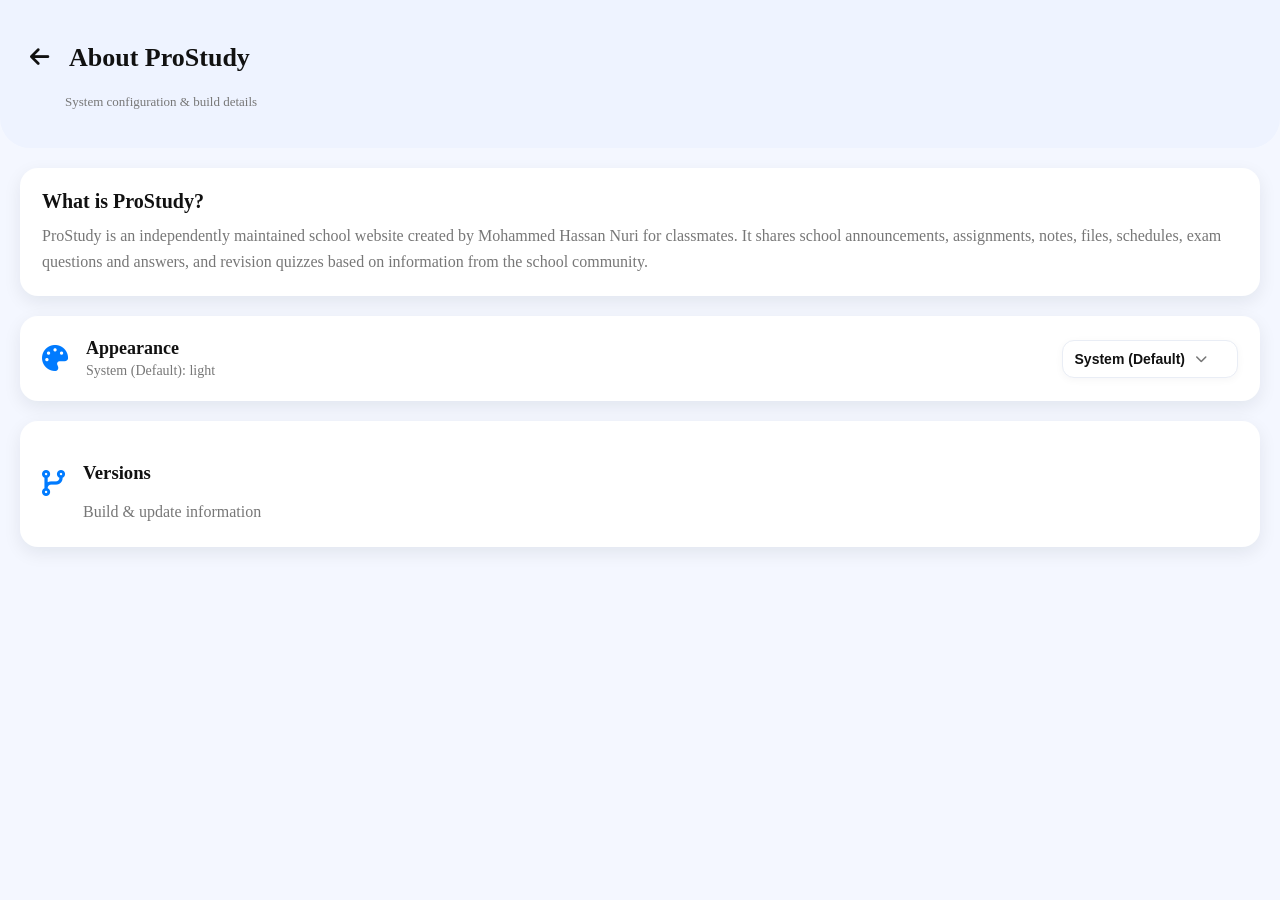
==== about.html @ cca3adbe "Added App Store, Homework, and Homework Download feature and Dark Mode feature" ====
<!DOCTYPE html>
<html lang="en">
<head>
<meta charset="UTF-8">
<meta name="viewport" content="width=device-width,initial-scale=1.0">
<meta name="description" content="ProStudy is an independently maintained school website created by Mohammed Hassan Nuri for classmates. It shares school announcements, assignments, notes, files, schedules, exam questions and answers, and revision quizzes based on information from the school community.">
<meta name="author" content="Mohammed Hassan Nuri">
<meta property="og:title" content="About ProStudy">
<meta property="og:description" content="Learn about ProStudy, an independently maintained school website created by Mohammed Hassan Nuri for classmates.">
<meta property="og:image" content="https://hassan4082827.github.io/ProStudy/assets/main.png">
<meta property="og:url" content="https://hassan4082827.github.io/ProStudy/about.html">
<meta property="og:type" content="website">
<meta name="twitter:card" content="summary_large_image">
<meta name="twitter:title" content="About ProStudy">
<meta name="twitter:description" content="Learn about ProStudy, an independently maintained school website created by Mohammed Hassan Nuri for classmates.">
<meta name="twitter:image" content="https://hassan4082827.github.io/ProStudy/assets/main.png">
<link rel="canonical" href="https://hassan4082827.github.io/ProStudy/about.html">
<link rel="icon" type="image/x-icon" href="assets/favicon.ico">
<link rel="apple-touch-icon" href="assets/apple-touch-icon.png">
<title>About ProStudy | School Study Website</title>
<script type="application/ld+json">
{
    "@context": "https://schema.org",
    "@graph": [
        {
            "@type": "Person",
            "@id": "https://hassan4082827.github.io/ProStudy/about.html#creator",
            "name": "Mohammed Hassan Nuri"
        },
        {
            "@type": "WebSite",
            "@id": "https://hassan4082827.github.io/ProStudy/#website",
            "url": "https://hassan4082827.github.io/ProStudy/",
            "name": "ProStudy",
            "description": "An independently maintained school website for classmates, sharing school announcements, assignments, notes, files, schedules, exam questions and answers, and revision quizzes.",
            "creator": {
                "@id": "https://hassan4082827.github.io/ProStudy/about.html#creator"
            }
        },
        {
            "@type": "AboutPage",
            "@id": "https://hassan4082827.github.io/ProStudy/about.html#webpage",
            "url": "https://hassan4082827.github.io/ProStudy/about.html",
            "name": "About ProStudy",
            "description": "Information about ProStudy and its independent creator.",
            "isPartOf": {
                "@id": "https://hassan4082827.github.io/ProStudy/#website"
            },
            "about": {
                "@id": "https://hassan4082827.github.io/ProStudy/#website"
            },
            "creator": {
                "@id": "https://hassan4082827.github.io/ProStudy/about.html#creator"
            }
        }
    ]
}
</script>
<link rel="stylesheet" href="https://cdnjs.cloudflare.com/ajax/libs/font-awesome/6.4.0/css/all.min.css">
<style>
:root{--bg:#f4f7ff;--card:#fff;--accent:#007bff;--text:#111;--dim:#777;--success:#28a745;--warn:#ff4757;--header:#eef3ff;--border:#e9edf5;--shadow:rgba(15,23,42,.08);--toggle-bg:#dfe9ff;--toggle-thumb:#fff;--toggle-text:#111;}
body{margin:0;font-family:Segoe UI,Roboto;background:var(--bg);color:var(--text);transition:background .2s ease,color .2s ease;}
body.dark{--bg:#0b1220;--card:#111827;--accent:#60a5fa;--text:#e5eefb;--dim:#9aa8bf;--header:#0f172a;--border:#273246;--shadow:rgba(0,0,0,.35);--toggle-bg:#1e293b;--toggle-thumb:#60a5fa;--toggle-text:#e5eefb;}
.header{padding:35px 20px 25px;background:var(--header);border-radius:0 0 30px 30px;}
.header-top{display:flex;align-items:center;}
.back{font-size:22px;padding:10px;cursor:pointer;}
h1{margin:0 0 0 10px;font-size:26px;}
.subtitle{margin-left:45px;font-size:13px;color:var(--dim);}
.card{background:var(--card);margin:20px;padding:22px;border-radius:18px;display:flex;align-items:center;box-shadow:0 6px 18px var(--shadow);cursor:pointer;}
.card i{font-size:26px;color:var(--accent);margin-right:18px;}
.about-copy{background:var(--card);margin:20px;padding:22px;border-radius:18px;box-shadow:0 6px 18px var(--shadow);}
.about-copy h2{margin:0 0 10px;font-size:20px;}
.about-copy p{margin:0;color:var(--dim);line-height:1.6;}
.settings-card{display:flex;align-items:center;justify-content:space-between;gap:16px;cursor:default;}
.settings-copy{display:flex;align-items:center;flex:1;min-width:0;}
.settings-copy div{flex:1;}
.settings-copy h3{margin:0 0 4px;font-size:18px;}
.settings-copy p{margin:0;color:var(--dim);font-size:14px;}
.theme-picker{position:relative;min-width:170px;}
.theme-select-trigger{width:100%;display:flex;align-items:center;justify-content:space-between;gap:10px;padding:10px 12px;border:1px solid var(--border);border-radius:12px;background:var(--card);color:var(--text);font-size:14px;font-weight:600;cursor:pointer;box-shadow:0 2px 8px rgba(15,23,42,.04);}
.theme-select-trigger i{font-size:12px;color:var(--dim);transition:transform .2s ease;}
.theme-picker.open .theme-select-trigger i{transform:rotate(180deg);}
.theme-select-menu{position:absolute;top:calc(100% + 8px);right:0;left:0;list-style:none;margin:0;padding:6px;border:1px solid var(--border);border-radius:12px;background:var(--card);box-shadow:0 10px 24px rgba(15,23,42,.12);display:none;z-index:50;}
.theme-picker.open .theme-select-menu{display:block;}
.theme-option-item{display:block;width:100%;text-align:left;border:none;background:transparent;color:var(--text);padding:10px 12px;border-radius:10px;font-size:14px;cursor:pointer;}
.theme-option-item:hover,.theme-option-item.active{background:rgba(37,99,235,.08);}
#versions{position:fixed;top:100%;left:0;width:100%;height:100%;background:var(--bg);transition:.4s;overflow:auto;}
#versions.active{top:0;}
.hero{text-align:center;margin:15px 0 25px;}
.hero i{font-size:70px;color:#c9d3e5;animation:spin 15s linear infinite;}
@keyframes spin{100%{transform:rotate(360deg)}}
#status{font-weight:700;margin-top:10px;}
.box{background:var(--card);margin:20px;padding:10px 20px;border-radius:18px;}
.row{display:flex;justify-content:space-between;padding:16px 0;border-bottom:1px solid var(--border);}
.row:last-child{border:none;}
.row span{color:var(--dim);}
.row b{font-family:monospace;}
.red{color:var(--warn);}
.green{color:var(--success);}
.google-btn{
    background:#fff;
    border:1px solid #dadce0;
    border-radius:16px;
    margin:20px;
    padding:14px 18px;
    display:flex;
    align-items:center;
    cursor:pointer;
    transition:.18s ease;
    box-shadow:0 2px 8px rgba(0,0,0,.05);
}

.google-btn:hover{
    background:#f8f9fa;
    box-shadow:0 4px 12px rgba(0,0,0,.08);
}

.google-btn:active{
    transform:scale(.98);
}

.google-logo{
    width:42px;
    height:42px;
    border-radius:50%;
    background:#fff;
    display:flex;
    align-items:center;
    justify-content:center;
    margin-right:14px;
    flex-shrink:0;
}

.google-logo svg{
    width:20px;
    height:20px;
}

.google-text{
    display:flex;
    flex-direction:column;
}

.google-title{
    font-size:15px;
    font-weight:600;
    color:#202124;
}

.google-subtitle{
    font-size:12px;
    color:#5f6368;
    margin-top:2px;
}
</style>
</head>
<body>

<div class="header">
<div class="header-top">
<div class="back" onclick="location.href='dashboard.html'">
<i class="fa-solid fa-arrow-left"></i>
</div>
<h1>About ProStudy</h1>
</div>
<p class="subtitle">System configuration & build details</p>
</div>

<section class="about-copy" aria-labelledby="about-description">
<h2 id="about-description">What is ProStudy?</h2>
<p>ProStudy is an independently maintained school website created by Mohammed Hassan Nuri for classmates. It shares school announcements, assignments, notes, files, schedules, exam questions and answers, and revision quizzes based on information from the school community.</p>
</section>

<div class="card settings-card" aria-label="Theme settings">
    <div class="settings-copy">
        <i class="fa-solid fa-palette"></i>
        <div>
            <h3>Appearance</h3>
            <p id="theme-status">System theme: light</p>
        </div>
    </div>
    <div class="theme-picker" aria-label="Theme selection options">
        <button type="button" class="theme-select-trigger" id="theme-select-trigger" aria-haspopup="listbox" aria-expanded="false">
            <span id="theme-select-label">System (Default)</span>
            <i class="fa-solid fa-chevron-down"></i>
        </button>
        <ul class="theme-select-menu" id="theme-select-menu" role="listbox" aria-label="Theme mode">
            <li><button type="button" class="theme-option-item active" data-theme="system">System (Default)</button></li>
            <li><button type="button" class="theme-option-item" data-theme="light">Light</button></li>
            <li><button type="button" class="theme-option-item" data-theme="dark">Dark</button></li>
        </ul>
    </div>
</div>

<div class="card" onclick="toggle(true)">
<i class="fa-solid fa-code-branch"></i>
<div>
<h3>Versions</h3>
<p style="margin:4px 0;color:var(--dim)">Build & update information</p>
</div>
</div>
<div class="google-btn" id="googleBindCard"
onclick="triggerGoogleUpgrade()" style="display: none;">

<div class="google-logo">
<svg width="18" height="18" viewBox="0 0 48 48">
  <path fill="#EA4335" d="M24 9.5c3.54 0 6.73 1.22 9.24 3.6l6.9-6.9C35.9 2.3 30.4 0 24 0 14.64 0 6.56 5.38 2.6 13.22l8.04 6.24C12.6 13.3 17.8 9.5 24 9.5z"/>
  <path fill="#4285F4" d="M46.5 24.5c0-1.64-.14-3.2-.4-4.7H24v9h12.7c-.54 2.9-2.18 5.36-4.64 7l7.2 5.6C43.9 37.2 46.5 31.4 46.5 24.5z"/>
  <path fill="#FBBC05" d="M10.64 28.54A14.5 14.5 0 0 1 9.5 24c0-1.58.28-3.1.78-4.54l-8.04-6.24A24 24 0 0 0 0 24c0 3.86.92 7.5 2.56 10.78l8.08-6.24z"/>
  <path fill="#34A853" d="M24 48c6.48 0 11.92-2.14 15.9-5.82l-7.2-5.6c-2 1.34-4.56 2.12-8.7 2.12-6.2 0-11.4-3.8-13.36-9.96l-8.08 6.24C6.52 42.62 14.64 48 24 48z"/>
</svg>
</div>

<div class="google-text">
<div class="google-title">Continue with Google</div>
<div class="google-subtitle">Secure your ProStudy account</div>
</div>

</div>

<div id="versions">

<div style="padding:20px" onclick="toggle(false)">
<i class="fa-solid fa-chevron-down" style="font-size:24px"></i>
<b style="margin-left:10px">Versions</b>
</div>

<div class="hero">
<i class="fa-solid fa-gear"></i>
<h2>About ProStudy</h2>
<p id="status">Checking system status...</p>
</div>

<div class="box">

<div class="row">
<span>App Version</span>
<b id="appVersion">Loading...</b>
</div>

<div class="row">
<span>Latest App Version</span>
<b class="red">3.0.0</b>
</div>

<div class="row">
<span>Combined Version</span>
<b id="combinedVersion">3.0.0</b>
</div>

<div class="row">
<span>Content Version</span>
<b id="contentVersion">2.1.1</b>
</div>

</div>
</div>

<script>
const THEME_STORAGE_KEY = 'prostudy_theme';

function resolveEffectiveTheme(theme) {
    if (theme === 'dark') return 'dark';
    if (theme === 'light') return 'light';

    return window.matchMedia && window.matchMedia('(prefers-color-scheme: dark)').matches ? 'dark' : 'light';
}

function updateThemePicker(theme) {
    const normalizedTheme = (theme === 'dark' || theme === 'light' || theme === 'system') ? theme : 'system';
    const trigger = document.getElementById('theme-select-trigger');
    const label = document.getElementById('theme-select-label');
    const items = document.querySelectorAll('.theme-option-item');

    if (label) {
        label.textContent = normalizedTheme === 'system'
            ? 'System (Default)'
            : normalizedTheme === 'dark'
                ? 'Dark'
                : 'Light';
    }

    items.forEach((item) => {
        const active = item.dataset.theme === normalizedTheme;
        item.classList.toggle('active', active);
    });

    if (trigger) {
        trigger.setAttribute('aria-expanded', 'false');
        trigger.closest('.theme-picker')?.classList.remove('open');
    }
}

function applyTheme(theme) {
    const normalizedTheme = (theme === 'dark' || theme === 'light' || theme === 'system') ? theme : 'system';
    const effectiveTheme = resolveEffectiveTheme(normalizedTheme);
    const isDark = effectiveTheme === 'dark';

    document.body.classList.toggle('dark', isDark);
    document.body.classList.toggle('dark-mode', isDark);
    localStorage.setItem(THEME_STORAGE_KEY, normalizedTheme);

    const status = document.getElementById('theme-status');
    if (status) {
        status.textContent = normalizedTheme === 'system'
            ? (isDark ? 'System (Default): dark' : 'System (Default): light')
            : normalizedTheme === 'dark'
                ? 'Dark mode enabled'
                : 'Light mode enabled';
    }

    updateThemePicker(normalizedTheme);
}

function initializeTheme() {
    const savedTheme = localStorage.getItem(THEME_STORAGE_KEY);
    const theme = savedTheme || 'system';
    applyTheme(theme);

    const mediaQuery = window.matchMedia('(prefers-color-scheme: dark)');
    const updateFromSystem = () => {
        if ((localStorage.getItem(THEME_STORAGE_KEY) || 'system') === 'system') {
            applyTheme('system');
        }
    };

    if (typeof mediaQuery.addEventListener === 'function') {
        mediaQuery.addEventListener('change', updateFromSystem);
    } else if (typeof mediaQuery.addListener === 'function') {
        mediaQuery.addListener(updateFromSystem);
    }
}

function toggle(show) {
    document.getElementById("versions")
        .classList.toggle("active", show);
}

function triggerGoogleUpgrade() {
    if (typeof ProStudyApp !== 'undefined') {
        ProStudyApp.startGoogleSignIn();
    }
}

const themeTrigger = document.getElementById('theme-select-trigger');
const themePicker = document.querySelector('.theme-picker');
const themeMenuItems = document.querySelectorAll('.theme-option-item');

themeTrigger?.addEventListener('click', () => {
    const isOpen = themePicker?.classList.contains('open');
    themePicker?.classList.toggle('open', !isOpen);
    themeTrigger.setAttribute('aria-expanded', String(!isOpen));
});

themeMenuItems.forEach((item) => {
    item.addEventListener('click', () => {
        const nextTheme = item.dataset.theme;
        applyTheme(nextTheme);
        themePicker?.classList.remove('open');
        themeTrigger?.setAttribute('aria-expanded', 'false');
    });
});

document.addEventListener('click', (event) => {
    if (!themePicker) return;
    if (!themePicker.contains(event.target)) {
        themePicker.classList.remove('open');
        themeTrigger?.setAttribute('aria-expanded', 'false');
    }
});

initializeTheme();

function syncWithJava() {
    let appLabel = document.getElementById("appVersion");
    let status = document.getElementById("status");
    let bindCard = document.getElementById("googleBindCard");

    let latestCode = 300;

    if (typeof ProStudyApp !== 'undefined') {

        bindCard.style.display = "flex";

        if (ProStudyApp.getVersionName) {
            appLabel.innerText =
                ProStudyApp.getVersionName();
        }

        if (ProStudyApp.getVersionCode) {

            let localCode = parseInt(
                ProStudyApp.getVersionCode()
            );

            if (localCode >= latestCode) {
                status.innerText =
                    "Your app is up to date";

                status.style.color =
                    "var(--success)";
            } else {
                status.innerText =
                    "Update available";

                status.style.color =
                    "var(--warn)";
            }
        }

        return true;

    } else {

        appLabel.innerText = "Web Mode";
        status.innerText = "Web Mode detected";

        bindCard.style.display = "none";

        return false;
    }
}

window.onload = () => {

    if (!syncWithJava()) {

        let attempts = 0;

        let checkLoop = setInterval(() => {

            attempts++;

            if (syncWithJava() || attempts > 10) {
                clearInterval(checkLoop);
            }

        }, 50);
    }
};
</script>

</body>
</html>
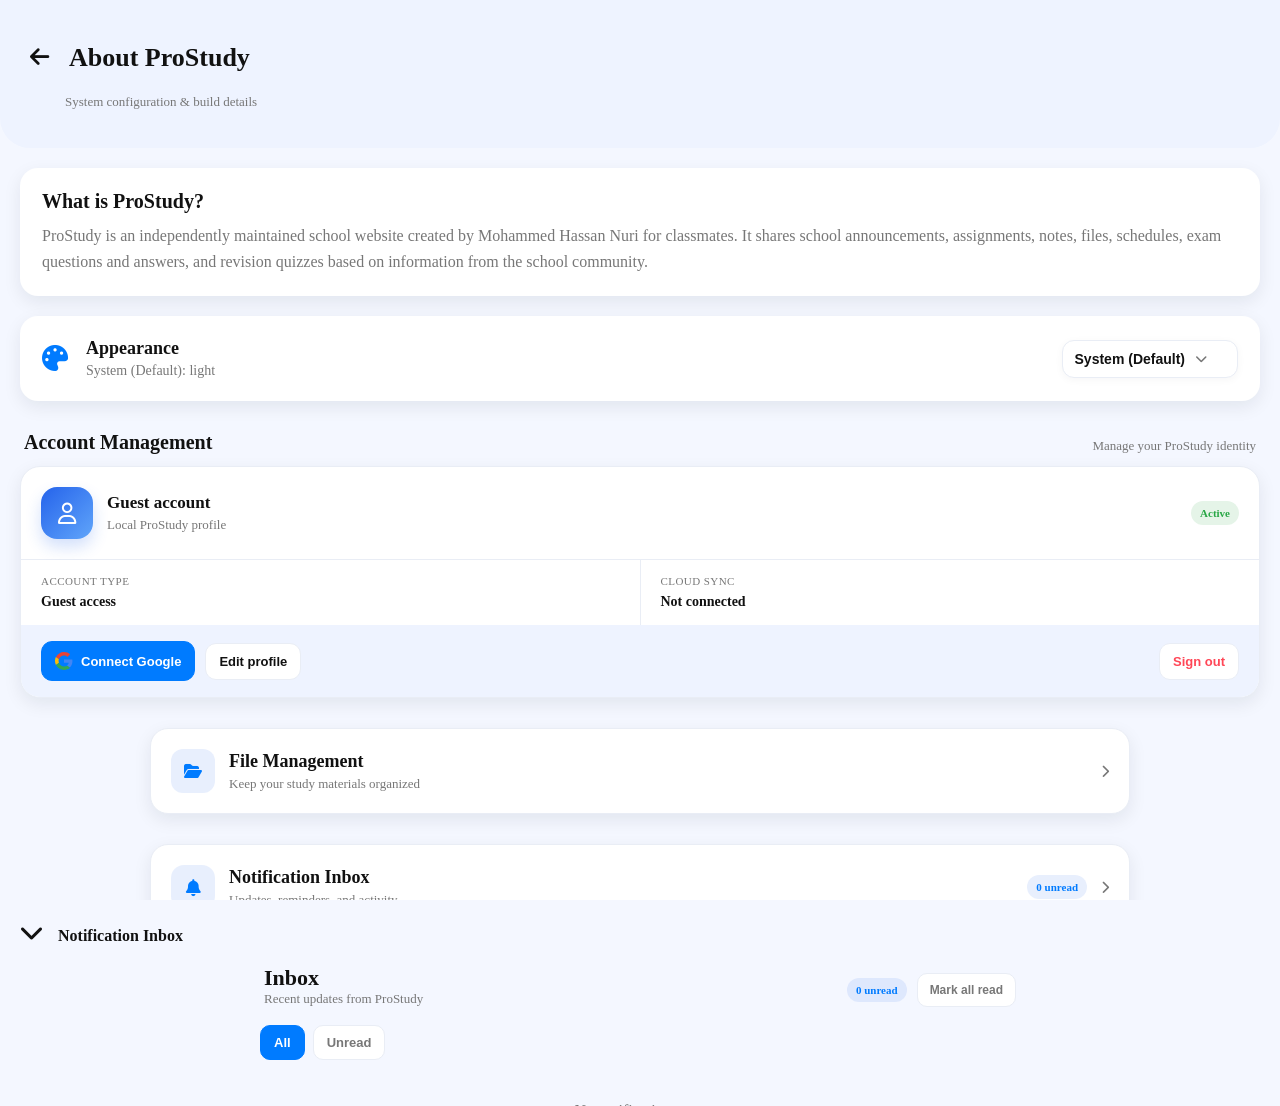
==== commit 001fda7a: "Uploading all files" ====
--- a/about.html
+++ b/about.html
@@ -84,6 +84,123 @@
 .theme-picker.open .theme-select-menu{display:block;}
 .theme-option-item{display:block;width:100%;text-align:left;border:none;background:transparent;color:var(--text);padding:10px 12px;border-radius:10px;font-size:14px;cursor:pointer;}
 .theme-option-item:hover,.theme-option-item.active{background:rgba(37,99,235,.08);}
+.account-section{margin:20px;}
+.account-section-heading{display:flex;align-items:end;justify-content:space-between;gap:16px;margin:30px 4px 12px;}
+.account-section-heading h2{margin:0;font-size:20px;}
+.account-section-heading p{margin:0;color:var(--dim);font-size:13px;}
+.account-panel{background:var(--card);border:1px solid var(--border);border-radius:20px;box-shadow:0 6px 18px var(--shadow);overflow:hidden;}
+.account-identity{display:flex;align-items:center;gap:14px;padding:20px;border-bottom:1px solid var(--border);}
+.account-avatar{width:52px;height:52px;border-radius:16px;display:flex;align-items:center;justify-content:center;background:linear-gradient(135deg,#2563eb,#60a5fa);color:#fff;font-size:21px;font-weight:700;box-shadow:0 8px 16px rgba(37,99,235,.2);}
+.account-identity h3{margin:0 0 4px;font-size:17px;}
+.account-identity p{margin:0;color:var(--dim);font-size:13px;}
+.account-status{margin-left:auto;padding:6px 9px;border-radius:999px;background:rgba(40,167,69,.12);color:var(--success);font-size:11px;font-weight:700;white-space:nowrap;}
+.account-details{display:grid;grid-template-columns:repeat(2,minmax(0,1fr));gap:1px;background:var(--border);}
+.account-detail{padding:15px 20px;background:var(--card);}
+.account-detail span{display:block;margin-bottom:5px;color:var(--dim);font-size:11px;text-transform:uppercase;letter-spacing:.04em;}
+.account-detail strong{font-size:14px;font-weight:600;}
+.account-actions{display:flex;align-items:center;gap:10px;padding:16px 20px;background:var(--header);}
+.account-action{border:1px solid var(--border);border-radius:11px;padding:10px 13px;background:var(--card);color:var(--text);font-size:13px;font-weight:600;cursor:pointer;}
+.account-action.primary{display:inline-flex;align-items:center;gap:8px;border-color:var(--accent);background:var(--accent);color:#fff;}
+.account-action.danger{margin-left:auto;color:var(--warn);}
+.account-action:hover{filter:brightness(.98);}
+@media (max-width:560px){
+    .account-section-heading{align-items:flex-start;flex-direction:column;gap:4px;}
+    .account-status{align-self:flex-start;margin-left:0;}
+    .account-identity{align-items:flex-start;flex-wrap:wrap;}
+    .account-details{grid-template-columns:1fr;}
+    .account-actions{align-items:stretch;flex-direction:column;}
+    .account-action.danger{margin-left:0;}
+}
+.file-section{max-width:980px;margin:30px auto;padding:0 20px;}
+.file-trigger{display:flex;align-items:center;gap:14px;padding:20px;background:var(--card);border:1px solid var(--border);border-radius:18px;box-shadow:0 6px 18px var(--shadow);cursor:pointer;}
+.file-trigger:hover{border-color:var(--accent);}
+.file-trigger-copy{min-width:0;flex:1;}
+.file-trigger-copy h2{margin:0 0 4px;font-size:18px;}
+.file-trigger-copy p{margin:0;color:var(--dim);font-size:13px;}
+.file-trigger > .file-icon{flex-basis:44px;width:44px;height:44px;}
+.file-trigger > .fa-chevron-right{color:var(--dim);font-size:13px;}
+.file-section-heading{display:flex;align-items:end;justify-content:space-between;gap:16px;margin:0 4px 12px;}
+.file-section-heading h2{margin:0;font-size:20px;}
+.file-section-heading p{margin:0;color:var(--dim);font-size:13px;}
+.file-panel{background:var(--card);border:1px solid var(--border);border-radius:20px;box-shadow:0 6px 18px var(--shadow);overflow:hidden;}
+.file-storage{padding:20px;border-bottom:1px solid var(--border);}
+.file-storage-top{display:flex;align-items:center;justify-content:space-between;gap:16px;margin-bottom:12px;}
+.file-storage-top strong{font-size:15px;}
+.file-storage-top span{color:var(--dim);font-size:13px;}
+.storage-track{height:8px;border-radius:999px;background:var(--toggle-bg);overflow:hidden;}
+.storage-used-fill,.storage-free-fill{height:100%;position:relative;}
+.storage-used-fill{width:0;background:var(--accent);}
+.storage-prostudy-fill{position:absolute;top:0;bottom:0;left:0;width:0;background:#f59e0b;}
+.storage-free-fill{width:0;background:var(--success);}
+.storage-breakdown{display:flex;justify-content:space-between;gap:16px;margin-top:12px;color:var(--dim);font-size:12px;}
+.storage-breakdown strong{color:var(--text);font-weight:600;}
+.storage-unavailable{margin-top:10px;color:var(--dim);font-size:12px;}
+.file-list{display:flex;flex-direction:column;}
+.file-row{display:flex;align-items:center;gap:14px;padding:16px 20px;border-bottom:1px solid var(--border);}
+.file-row:last-child{border-bottom:none;}
+.file-icon{width:40px;height:40px;display:flex;align-items:center;justify-content:center;flex:0 0 40px;border-radius:12px;background:rgba(37,99,235,.1);color:var(--accent);font-size:16px;}
+.file-icon.green{background:rgba(40,167,69,.12);color:var(--success);}
+.file-icon.orange{background:rgba(255,165,0,.14);color:#c77700;}
+.file-row-copy{min-width:0;flex:1;}
+.file-row-copy strong{display:block;margin-bottom:4px;font-size:14px;}
+.file-row-copy span{display:block;overflow:hidden;color:var(--dim);font-size:12px;text-overflow:ellipsis;white-space:nowrap;}
+.file-row-meta{color:var(--dim);font-size:12px;text-align:right;white-space:nowrap;}
+.file-row-action{border:1px solid var(--border);border-radius:9px;background:var(--card);color:var(--dim);width:32px;height:32px;flex:0 0 32px;cursor:pointer;}
+.file-row-action:hover{color:var(--warn);border-color:var(--warn);}
+.file-breadcrumb{margin:0 4px 12px;color:var(--dim);font-size:12px;}
+.file-manager-message{padding:24px 20px;color:var(--dim);font-size:13px;text-align:center;}
+.notification-section{max-width:980px;margin:30px auto;padding:0 20px;}
+.notification-trigger{display:flex;align-items:center;gap:14px;padding:20px;background:var(--card);border:1px solid var(--border);border-radius:18px;box-shadow:0 6px 18px var(--shadow);cursor:pointer;}
+.notification-trigger:hover{border-color:var(--accent);}
+.notification-icon{width:44px;height:44px;display:flex;align-items:center;justify-content:center;flex:0 0 44px;border-radius:13px;background:rgba(37,99,235,.1);color:var(--accent);font-size:17px;}
+.notification-trigger-copy{min-width:0;flex:1;}
+.notification-trigger-copy h2{margin:0 0 4px;font-size:18px;}
+.notification-trigger-copy p{margin:0;color:var(--dim);font-size:13px;}
+.notification-count{padding:6px 9px;border-radius:999px;background:rgba(37,99,235,.1);color:var(--accent);font-size:11px;font-weight:700;white-space:nowrap;}
+.notification-trigger > .fa-chevron-right{color:var(--dim);font-size:13px;}
+#notification-view{position:fixed;top:100%;left:0;width:100%;height:100%;background:var(--bg);transition:.4s;overflow:auto;z-index:40;}
+#notification-view.active{top:0;}
+.notification-view-header{padding:20px;cursor:pointer;}
+.notification-view-header i{font-size:24px;}
+.notification-view-header b{margin-left:10px;}
+.notification-view-content{max-width:760px;margin:0 auto;padding:0 20px 30px;}
+.notification-heading{display:flex;align-items:end;justify-content:space-between;gap:16px;margin:0 4px 18px;}
+.notification-heading h2{margin:0;font-size:22px;}
+.notification-heading p{margin:0;color:var(--dim);font-size:13px;}
+.notification-heading-actions{display:flex;align-items:center;gap:10px;}
+.notification-mark-read{border:1px solid var(--border);border-radius:10px;padding:9px 12px;background:var(--card);color:var(--dim);font-size:12px;font-weight:600;cursor:pointer;}
+.notification-mark-read:hover{border-color:var(--accent);color:var(--accent);}
+.notification-filters{display:flex;gap:8px;margin-bottom:14px;}
+.notification-filter{border:1px solid var(--border);border-radius:10px;padding:9px 13px;background:var(--card);color:var(--dim);font-size:13px;font-weight:600;cursor:pointer;}
+.notification-filter.active{border-color:var(--accent);background:var(--accent);color:#fff;}
+.notification-list{display:flex;flex-direction:column;gap:10px;}
+.notification-item{display:flex;align-items:flex-start;gap:13px;padding:16px;background:var(--card);border:1px solid var(--border);border-radius:16px;box-shadow:0 4px 14px var(--shadow);cursor:pointer;}
+.notification-item.unread{border-left:3px solid var(--accent);}
+.notification-item-icon{width:38px;height:38px;display:flex;align-items:center;justify-content:center;flex:0 0 38px;border-radius:11px;background:rgba(37,99,235,.1);color:var(--accent);}
+.notification-item-icon.green{background:rgba(40,167,69,.12);color:var(--success);}
+.notification-item-icon.orange{background:rgba(255,165,0,.14);color:#c77700;}
+.notification-item-copy{min-width:0;flex:1;}
+.notification-item-copy strong{display:block;margin-bottom:4px;font-size:14px;}
+.notification-item-copy p{margin:0;color:var(--dim);font-size:13px;line-height:1.45;}
+.notification-item-meta{display:flex;align-items:center;gap:7px;margin-top:8px;color:var(--dim);font-size:11px;}
+.notification-dot{width:6px;height:6px;border-radius:50%;background:var(--accent);}
+.notification-item:not(.unread) .notification-dot{background:var(--border);}
+.notification-empty{padding:28px 20px;color:var(--dim);text-align:center;}
+#file-management-view{position:fixed;top:100%;left:0;width:100%;height:100%;background:var(--bg);transition:.4s;overflow:auto;z-index:40;}
+#file-management-view.active{top:0;}
+.file-view-header{padding:20px;cursor:pointer;}
+.file-view-header i{font-size:24px;}
+.file-view-header b{margin-left:10px;}
+.file-view-content{max-width:980px;margin:0 auto;padding:0 20px 30px;}
+@media (max-width:560px){
+    .file-section{margin-top:26px;padding:0 20px;}
+    .file-section-heading{align-items:flex-start;flex-direction:column;gap:4px;}
+    .file-row{align-items:flex-start;}
+    .file-row-meta{padding-top:4px;}
+    .notification-section{margin-top:26px;padding:0 20px;}
+    .notification-heading{align-items:flex-start;flex-direction:column;gap:4px;}
+    .notification-item{padding:14px;}
+}
 #versions{position:fixed;top:100%;left:0;width:100%;height:100%;background:var(--bg);transition:.4s;overflow:auto;}
 #versions.active{top:0;}
 .hero{text-align:center;margin:15px 0 25px;}
@@ -192,6 +309,131 @@
     </div>
 </div>
 
+<section class="account-section" aria-labelledby="account-management-title">
+    <div class="account-section-heading">
+        <h2 id="account-management-title">Account Management</h2>
+        <p>Manage your ProStudy identity</p>
+    </div>
+    <div class="account-panel">
+        <div class="account-identity">
+            <div class="account-avatar" id="account-avatar" aria-hidden="true"><i class="fa-regular fa-user"></i></div>
+            <div>
+                <h3 id="account-name">Guest account</h3>
+                <p id="account-profile-caption">Local ProStudy profile</p>
+            </div>
+            <span class="account-status" id="account-status">Active</span>
+        </div>
+        <div class="account-details">
+            <div class="account-detail">
+                <span>Account type</span>
+                <strong id="account-type">Guest access</strong>
+            </div>
+            <div class="account-detail">
+                <span>Cloud sync</span>
+                <strong id="account-sync">Not connected</strong>
+            </div>
+        </div>
+        <div class="account-actions">
+            <button type="button" class="account-action primary" id="connect-google-button" onclick="triggerGoogleUpgrade()">
+                <svg width="18" height="18" viewBox="0 0 48 48" aria-hidden="true">
+                    <path fill="#EA4335" d="M24 9.5c3.54 0 6.73 1.22 9.24 3.6l6.9-6.9C35.9 2.3 30.4 0 24 0 14.64 0 6.56 5.38 2.6 13.22l8.04 6.24C12.6 13.3 17.8 9.5 24 9.5z"/>
+                    <path fill="#4285F4" d="M46.5 24.5c0-1.64-.14-3.2-.4-4.7H24v9h12.7c-.54 2.9-2.18 5.36-4.64 7l7.2 5.6C43.9 37.2 46.5 31.4 46.5 24.5z"/>
+                    <path fill="#FBBC05" d="M10.64 28.54A14.5 14.5 0 0 1 9.5 24c0-1.58.28-3.1.78-4.54l-8.04-6.24A24 24 0 0 0 0 24c0 3.86.92 7.5 2.56 10.78l8.08-6.24z"/>
+                    <path fill="#34A853" d="M24 48c6.48 0 11.92-2.14 15.9-5.82l-7.2-5.6c-2 1.34-4.56 2.12-8.7 2.12-6.2 0-11.4-3.8-13.36-9.96l-8.08 6.24C6.52 42.62 14.64 48 24 48z"/>
+                </svg>
+                <span>Connect Google</span>
+            </button>
+            <button type="button" class="account-action" onclick="alert('Profile editing will be available soon.')">Edit profile</button>
+            <button type="button" class="account-action danger" onclick="alert('You are using a local guest account.')">Sign out</button>
+        </div>
+    </div>
+</section>
+
+<section class="file-section" aria-labelledby="file-management-title">
+    <div class="file-trigger" onclick="toggleFiles(true)">
+        <div class="file-icon"><i class="fa-solid fa-folder-open"></i></div>
+        <div class="file-trigger-copy">
+            <h2 id="file-management-title">File Management</h2>
+            <p>Keep your study materials organized</p>
+        </div>
+        <i class="fa-solid fa-chevron-right" aria-hidden="true"></i>
+    </div>
+</section>
+
+<div id="file-management-view">
+    <div class="file-view-header" onclick="toggleFiles(false)">
+        <i class="fa-solid fa-chevron-down"></i>
+        <b>File Management</b>
+    </div>
+    <div class="file-view-content">
+        <div class="file-section-heading">
+            <h2>Study files</h2>
+            <p>Stored and managed on this device</p>
+        </div>
+        <div class="file-breadcrumb" id="file-breadcrumb">ProStudyData</div>
+        <div class="file-panel">
+        <div class="file-storage">
+            <div class="file-storage-top">
+                <strong>Device storage</strong>
+                <span id="storage-free-label">Unavailable in Web Mode</span>
+            </div>
+            <div class="storage-track" id="storage-track" role="img" aria-label="Storage metrics unavailable in Web Mode">
+                <div class="storage-used-fill" id="storage-used-fill">
+                    <div class="storage-prostudy-fill" id="storage-prostudy-fill"></div>
+                </div>
+                <div class="storage-free-fill" id="storage-free-fill"></div>
+            </div>
+            <div class="storage-breakdown">
+                <span>ProStudy used <strong id="prostudy-storage-used">Unavailable</strong></span>
+                <strong id="prostudy-storage-total">Total unavailable</strong>
+            </div>
+            <div class="storage-unavailable" id="storage-unavailable">Storage metrics are available in the Android app.</div>
+        </div>
+        <div class="file-list" id="file-list">
+            <div class="file-manager-message">File listing is available in the Android app.</div>
+        </div>
+    </div>
+</div>
+</div>
+
+<section class="notification-section" aria-labelledby="notification-inbox-title">
+    <div class="notification-trigger" onclick="toggleNotifications(true)">
+        <div class="notification-icon"><i class="fa-solid fa-bell"></i></div>
+        <div class="notification-trigger-copy">
+            <h2 id="notification-inbox-title">Notification Inbox</h2>
+            <p>Updates, reminders, and activity</p>
+        </div>
+            <span class="notification-count" id="notification-trigger-count">0 unread</span>
+        <i class="fa-solid fa-chevron-right" aria-hidden="true"></i>
+    </div>
+</section>
+
+<div id="notification-view">
+    <div class="notification-view-header" onclick="toggleNotifications(false)">
+        <i class="fa-solid fa-chevron-down"></i>
+        <b>Notification Inbox</b>
+    </div>
+    <div class="notification-view-content">
+        <div class="notification-heading">
+            <div>
+                <h2>Inbox</h2>
+                <p>Recent updates from ProStudy</p>
+            </div>
+            <div class="notification-heading-actions">
+                <span class="notification-count" id="notification-view-count">0 unread</span>
+                <button type="button" class="notification-mark-read" id="notification-mark-read">Mark all read</button>
+            </div>
+        </div>
+        <div class="notification-filters" role="tablist" aria-label="Notification filters">
+            <button type="button" class="notification-filter active" data-filter="all">All</button>
+            <button type="button" class="notification-filter" data-filter="unread">Unread</button>
+        </div>
+        <div class="notification-list" id="notification-list">
+            <div class="notification-empty">No notifications yet.</div>
+        </div>
+    </div>
+</div>
+
 <div class="card" onclick="toggle(true)">
 <i class="fa-solid fa-code-branch"></i>
 <div>
@@ -240,17 +482,17 @@
 
 <div class="row">
 <span>Latest App Version</span>
-<b class="red">3.0.0</b>
+<b class="red">3.1.0</b>
 </div>
 
 <div class="row">
 <span>Combined Version</span>
-<b id="combinedVersion">3.0.0</b>
+<b id="combinedVersion">3.1.0</b>
 </div>
 
 <div class="row">
 <span>Content Version</span>
-<b id="contentVersion">2.1.1</b>
+<b id="contentVersion">2.2.0</b>
 </div>
 
 </div>
@@ -336,11 +578,369 @@
         .classList.toggle("active", show);
 }
 
+function toggleFiles(show) {
+    document.getElementById('file-management-view')
+        .classList.toggle('active', show);
+
+    if (show) {
+        updateStorageInfo();
+        loadFolder('');
+    }
+}
+
+function toggleNotifications(show) {
+    document.getElementById('notification-view')
+        .classList.toggle('active', show);
+}
+
+const NOTIFICATION_STORAGE_KEY = 'prostudy_notifications';
+let activeNotificationFilter = 'all';
+
+function getStoredNotifications() {
+    try {
+        const stored = JSON.parse(localStorage.getItem(NOTIFICATION_STORAGE_KEY) || '[]');
+        return Array.isArray(stored) ? stored : [];
+    } catch (error) {
+        return [];
+    }
+}
+
+function saveStoredNotifications(notifications) {
+    localStorage.setItem(NOTIFICATION_STORAGE_KEY, JSON.stringify(notifications.slice(0, 100)));
+}
+
+function formatNotificationTime(timestamp) {
+    const date = new Date(Number(timestamp));
+    if (Number.isNaN(date.getTime())) return 'Unknown time';
+    return date.toLocaleString([], { dateStyle: 'medium', timeStyle: 'short' });
+}
+
+function getNotificationIcon(type) {
+    if (type === 'success') return ['green', 'fa-circle-check'];
+    if (type === 'announcement') return ['orange', 'fa-bullhorn'];
+    if (type === 'download') return ['', 'fa-cloud-arrow-down'];
+    return ['', 'fa-bell'];
+}
+
+function updateNotificationCounts(notifications) {
+    const unreadCount = notifications.filter((notification) => !notification.read).length;
+    const label = `${unreadCount} unread`;
+    document.getElementById('notification-trigger-count').textContent = label;
+    document.getElementById('notification-view-count').textContent = label;
+}
+
+function renderNotifications() {
+    const notifications = getStoredNotifications();
+    const list = document.getElementById('notification-list');
+    const visibleNotifications = activeNotificationFilter === 'unread'
+        ? notifications.filter((notification) => !notification.read)
+        : notifications;
+
+    document.querySelectorAll('.notification-filter').forEach((button) => {
+        button.classList.toggle('active', button.dataset.filter === activeNotificationFilter);
+    });
+    updateNotificationCounts(notifications);
+    list.innerHTML = '';
+
+    if (!visibleNotifications.length) {
+        const emptyState = document.createElement('div');
+        emptyState.className = 'notification-empty';
+        emptyState.textContent = activeNotificationFilter === 'unread'
+            ? 'You are all caught up.'
+            : 'No notifications yet.';
+        list.appendChild(emptyState);
+        return;
+    }
+
+    visibleNotifications.forEach((notification) => {
+        const item = document.createElement('article');
+        item.className = `notification-item${notification.read ? '' : ' unread'}`;
+        const icon = getNotificationIcon(notification.type);
+
+        const iconElement = document.createElement('div');
+        iconElement.className = `notification-item-icon${icon[0] ? ` ${icon[0]}` : ''}`;
+        iconElement.innerHTML = `<i class="fa-solid ${icon[1]}"></i>`;
+
+        const copy = document.createElement('div');
+        copy.className = 'notification-item-copy';
+        const title = document.createElement('strong');
+        title.textContent = notification.title;
+        const body = document.createElement('p');
+        body.textContent = notification.body;
+        const meta = document.createElement('div');
+        meta.className = 'notification-item-meta';
+        meta.innerHTML = '<span class="notification-dot"></span>';
+        meta.append(document.createTextNode(formatNotificationTime(notification.timestamp)));
+        copy.append(title, body, meta);
+        item.append(iconElement, copy);
+
+        item.addEventListener('click', () => {
+            if (notification.read) return;
+            const updated = getStoredNotifications().map((entry) =>
+                entry.id === notification.id ? { ...entry, read: true } : entry
+            );
+            saveStoredNotifications(updated);
+            renderNotifications();
+        });
+        list.appendChild(item);
+    });
+}
+
+function filterNotifications(filter) {
+    activeNotificationFilter = filter === 'unread' ? 'unread' : 'all';
+    renderNotifications();
+}
+
+function receiveProStudyNotification(notification) {
+    if (!notification || !notification.title) return;
+
+    const entry = {
+        id: String(notification.id || `${Date.now()}-${Math.random()}`),
+        title: String(notification.title),
+        body: String(notification.body || ''),
+        type: String(notification.type || 'info'),
+        timestamp: Number(notification.timestamp) || Date.now(),
+        read: false
+    };
+    const notifications = getStoredNotifications().filter((item) => item.id !== entry.id);
+    notifications.unshift(entry);
+    saveStoredNotifications(notifications);
+    renderNotifications();
+}
+
+window.receiveProStudyNotification = receiveProStudyNotification;
+window.onProStudyNotification = receiveProStudyNotification;
+
+document.querySelectorAll('.notification-filter').forEach((button) => {
+    button.addEventListener('click', () => filterNotifications(button.dataset.filter));
+});
+
+document.getElementById('notification-mark-read').addEventListener('click', () => {
+    saveStoredNotifications(getStoredNotifications().map((notification) => ({ ...notification, read: true })));
+    renderNotifications();
+});
+
+renderNotifications();
+
+let currentFolderPath = '';
+
+function fileBridgeAvailable(method) {
+    return typeof ProStudyApp !== 'undefined' && typeof ProStudyApp[method] === 'function';
+}
+
+function renderFileManagerMessage(message) {
+    const list = document.getElementById('file-list');
+    list.innerHTML = '';
+
+    const messageRow = document.createElement('div');
+    messageRow.className = 'file-manager-message';
+    messageRow.textContent = message;
+    list.appendChild(messageRow);
+}
+
+function updateFileBreadcrumb() {
+    const breadcrumb = document.getElementById('file-breadcrumb');
+    breadcrumb.textContent = currentFolderPath
+        ? `ProStudyData / ${currentFolderPath.split('/').join(' / ')}`
+        : 'ProStudyData';
+}
+
+function formatFileDate(timestamp) {
+    if (!timestamp) return 'Unknown date';
+    return new Date(Number(timestamp)).toLocaleDateString();
+}
+
+function renderFileList(items) {
+    const list = document.getElementById('file-list');
+    list.innerHTML = '';
+    updateFileBreadcrumb();
+
+    if (currentFolderPath) {
+        const backRow = document.createElement('div');
+        backRow.className = 'file-row';
+        backRow.tabIndex = 0;
+        backRow.innerHTML = '<div class="file-icon"><i class="fa-solid fa-arrow-up"></i></div>';
+        const backCopy = document.createElement('div');
+        backCopy.className = 'file-row-copy';
+        backCopy.innerHTML = '<strong>Parent folder</strong><span>Go up one level</span>';
+        backRow.appendChild(backCopy);
+        backRow.addEventListener('click', () => {
+            const parts = currentFolderPath.split('/').filter(Boolean);
+            parts.pop();
+            loadFolder(parts.join('/'));
+        });
+        list.appendChild(backRow);
+    }
+
+    if (!items.length) {
+        renderFileManagerMessage('This folder is empty.');
+        return;
+    }
+
+    items.sort((left, right) => Number(right.isDirectory) - Number(left.isDirectory) || left.name.localeCompare(right.name));
+
+    items.forEach((item) => {
+        const row = document.createElement('div');
+        row.className = 'file-row';
+        row.tabIndex = 0;
+
+        const icon = document.createElement('div');
+        icon.className = 'file-icon';
+        icon.innerHTML = item.isDirectory
+            ? '<i class="fa-solid fa-folder"></i>'
+            : '<i class="fa-solid fa-file"></i>';
+
+        const copy = document.createElement('div');
+        copy.className = 'file-row-copy';
+        const name = document.createElement('strong');
+        name.textContent = item.name;
+        const details = document.createElement('span');
+        details.textContent = item.isDirectory
+            ? 'Folder'
+            : `${formatStorage(item.size)} · ${formatFileDate(item.lastModified)}`;
+        copy.append(name, details);
+
+        row.append(icon, copy);
+
+        if (!item.isDirectory && fileBridgeAvailable('deleteItem')) {
+            const deleteButton = document.createElement('button');
+            deleteButton.type = 'button';
+            deleteButton.className = 'file-row-action';
+            deleteButton.title = 'Delete file';
+            deleteButton.setAttribute('aria-label', `Delete ${item.name}`);
+            deleteButton.innerHTML = '<i class="fa-solid fa-trash"></i>';
+            deleteButton.addEventListener('click', (event) => {
+                event.stopPropagation();
+                if (!confirm(`Delete ${item.name}?`)) return;
+                const nextPath = currentFolderPath ? `${currentFolderPath}/${item.name}` : item.name;
+                if (ProStudyApp.deleteItem(nextPath)) loadFolder(currentFolderPath);
+            });
+            row.appendChild(deleteButton);
+        }
+
+        row.addEventListener('click', () => {
+            const nextPath = currentFolderPath ? `${currentFolderPath}/${item.name}` : item.name;
+            if (item.isDirectory) {
+                loadFolder(nextPath);
+            } else if (fileBridgeAvailable('openFile')) {
+                ProStudyApp.openFile(nextPath);
+            }
+        });
+        list.appendChild(row);
+    });
+}
+
+function loadFolder(relativePath = '') {
+    currentFolderPath = relativePath;
+    updateFileBreadcrumb();
+
+    if (!fileBridgeAvailable('listFiles')) {
+        renderFileManagerMessage('File listing is available in the Android app.');
+        return;
+    }
+
+    try {
+        const items = JSON.parse(ProStudyApp.listFiles(relativePath));
+        renderFileList(Array.isArray(items) ? items : []);
+    } catch (error) {
+        renderFileManagerMessage('Unable to read this folder.');
+        console.warn('File listing unavailable', error);
+    }
+}
+
+function formatStorage(bytes) {
+    const units = ['B', 'KB', 'MB', 'GB', 'TB'];
+    let value = Math.max(0, Number(bytes) || 0);
+    let unitIndex = 0;
+
+    while (value >= 1024 && unitIndex < units.length - 1) {
+        value /= 1024;
+        unitIndex++;
+    }
+
+    const rounded = value >= 10 || unitIndex === 0 ? Math.round(value) : Math.round(value * 10) / 10;
+    return `${rounded} ${units[unitIndex]}`;
+}
+
+function updateStorageInfo() {
+    if (typeof ProStudyApp === 'undefined' || !ProStudyApp.getStorageInfo) return;
+
+    try {
+        const info = JSON.parse(ProStudyApp.getStorageInfo());
+        const totalBytes = Number(info.totalBytes);
+        const freeBytes = Number(info.freeBytes);
+        const appBytes = Number(info.appBytes);
+        const downloadsBytes = Number(info.downloadsBytes);
+        const downloadCount = Number(info.downloadCount);
+        const quizzesBytes = Number(info.quizzesBytes);
+        const quizCount = Number(info.quizCount);
+        const cacheBytes = Number(info.cacheBytes);
+
+        if (!totalBytes || !Number.isFinite(totalBytes) || !Number.isFinite(freeBytes) || !Number.isFinite(appBytes)
+            || !Number.isFinite(downloadsBytes) || !Number.isFinite(downloadCount)
+            || !Number.isFinite(quizzesBytes) || !Number.isFinite(quizCount) || !Number.isFinite(cacheBytes)) return;
+
+        const freePercent = Math.max(0, Math.min(100, (freeBytes / totalBytes) * 100));
+        const usedPercent = Math.max(0, 100 - freePercent);
+        const appPercentOfUsed = usedPercent > 0
+            ? Math.max(0, Math.min(100, ((appBytes / totalBytes) * 100 / usedPercent) * 100))
+            : 0;
+        const storageUsedFill = document.getElementById('storage-used-fill');
+        const storageProStudyFill = document.getElementById('storage-prostudy-fill');
+        const storageFreeFill = document.getElementById('storage-free-fill');
+        const storageTrack = document.getElementById('storage-track');
+
+        document.getElementById('storage-free-label').textContent =
+            `${formatStorage(freeBytes)} free of ${formatStorage(totalBytes)}`;
+        document.getElementById('prostudy-storage-used').textContent = formatStorage(appBytes);
+        document.getElementById('prostudy-storage-total').textContent = `${formatStorage(totalBytes)} total`;
+        storageUsedFill.style.width = `${usedPercent}%`;
+        storageProStudyFill.style.width = `${appPercentOfUsed}%`;
+        storageFreeFill.style.width = `${freePercent}%`;
+        storageTrack.setAttribute('aria-label', `${formatStorage(appBytes)} used by ProStudy, ${formatStorage(freeBytes)} free of ${formatStorage(totalBytes)}`);
+        document.getElementById('storage-unavailable').hidden = true;
+    } catch (error) {
+        console.warn('Storage information unavailable', error);
+    }
+}
+
 function triggerGoogleUpgrade() {
     if (typeof ProStudyApp !== 'undefined') {
         ProStudyApp.startGoogleSignIn();
     }
 }
+
+function renderAccountCard() {
+    const authType = localStorage.getItem('prostudy_auth_type') === 'google' ? 'google' : 'guest';
+    const userName = localStorage.getItem('prostudy_user') || (authType === 'google' ? 'Google account' : 'Guest account');
+    const isGoogle = authType === 'google';
+    const avatar = document.getElementById('account-avatar');
+    const connectButton = document.getElementById('connect-google-button');
+
+    document.getElementById('account-name').textContent = userName;
+    document.getElementById('account-profile-caption').textContent = isGoogle
+        ? 'Signed in with Google'
+        : 'Local ProStudy profile';
+    document.getElementById('account-type').textContent = isGoogle
+        ? 'Google account'
+        : 'Guest access';
+    document.getElementById('account-sync').textContent = isGoogle
+        ? 'Cloud sync enabled'
+        : 'Not connected';
+    document.getElementById('account-status').textContent = isGoogle
+        ? 'Connected'
+        : 'Active';
+
+    avatar.innerHTML = isGoogle
+        ? '<svg width="26" height="26" viewBox="0 0 48 48" aria-hidden="true"><path fill="#EA4335" d="M24 9.5c3.54 0 6.73 1.22 9.24 3.6l6.9-6.9C35.9 2.3 30.4 0 24 0 14.64 0 6.56 5.38 2.6 13.22l8.04 6.24C12.6 13.3 17.8 9.5 24 9.5z"/><path fill="#4285F4" d="M46.5 24.5c0-1.64-.14-3.2-.4-4.7H24v9h12.7c-.54 2.9-2.18 5.36-4.64 7l7.2 5.6C43.9 37.2 46.5 31.4 46.5 24.5z"/><path fill="#FBBC05" d="M10.64 28.54A14.5 14.5 0 0 1 9.5 24c0-1.58.28-3.1.78-4.54l-8.04-6.24A24 24 0 0 0 0 24c0 3.86.92 7.5 2.56 10.78l8.08-6.24z"/><path fill="#34A853" d="M24 48c6.48 0 11.92-2.14 15.9-5.82l-7.2-5.6c-2 1.34-4.56 2.12-8.7 2.12-6.2 0-11.4-3.8-13.36-9.96l-8.08 6.24C6.52 42.62 14.64 48 24 48z"/></svg>'
+        : '<i class="fa-regular fa-user"></i>';
+    connectButton.style.display = isGoogle ? 'none' : 'inline-flex';
+}
+
+window.onProStudyAccountUpdated = function (name) {
+    if (name) localStorage.setItem('prostudy_user', name);
+    renderAccountCard();
+};
 
 const themeTrigger = document.getElementById('theme-select-trigger');
 const themePicker = document.querySelector('.theme-picker');
@@ -370,13 +970,14 @@
 });
 
 initializeTheme();
+renderAccountCard();
 
 function syncWithJava() {
     let appLabel = document.getElementById("appVersion");
     let status = document.getElementById("status");
     let bindCard = document.getElementById("googleBindCard");
 
-    let latestCode = 300;
+    let latestCode = 310;
 
     if (typeof ProStudyApp !== 'undefined') {
 
